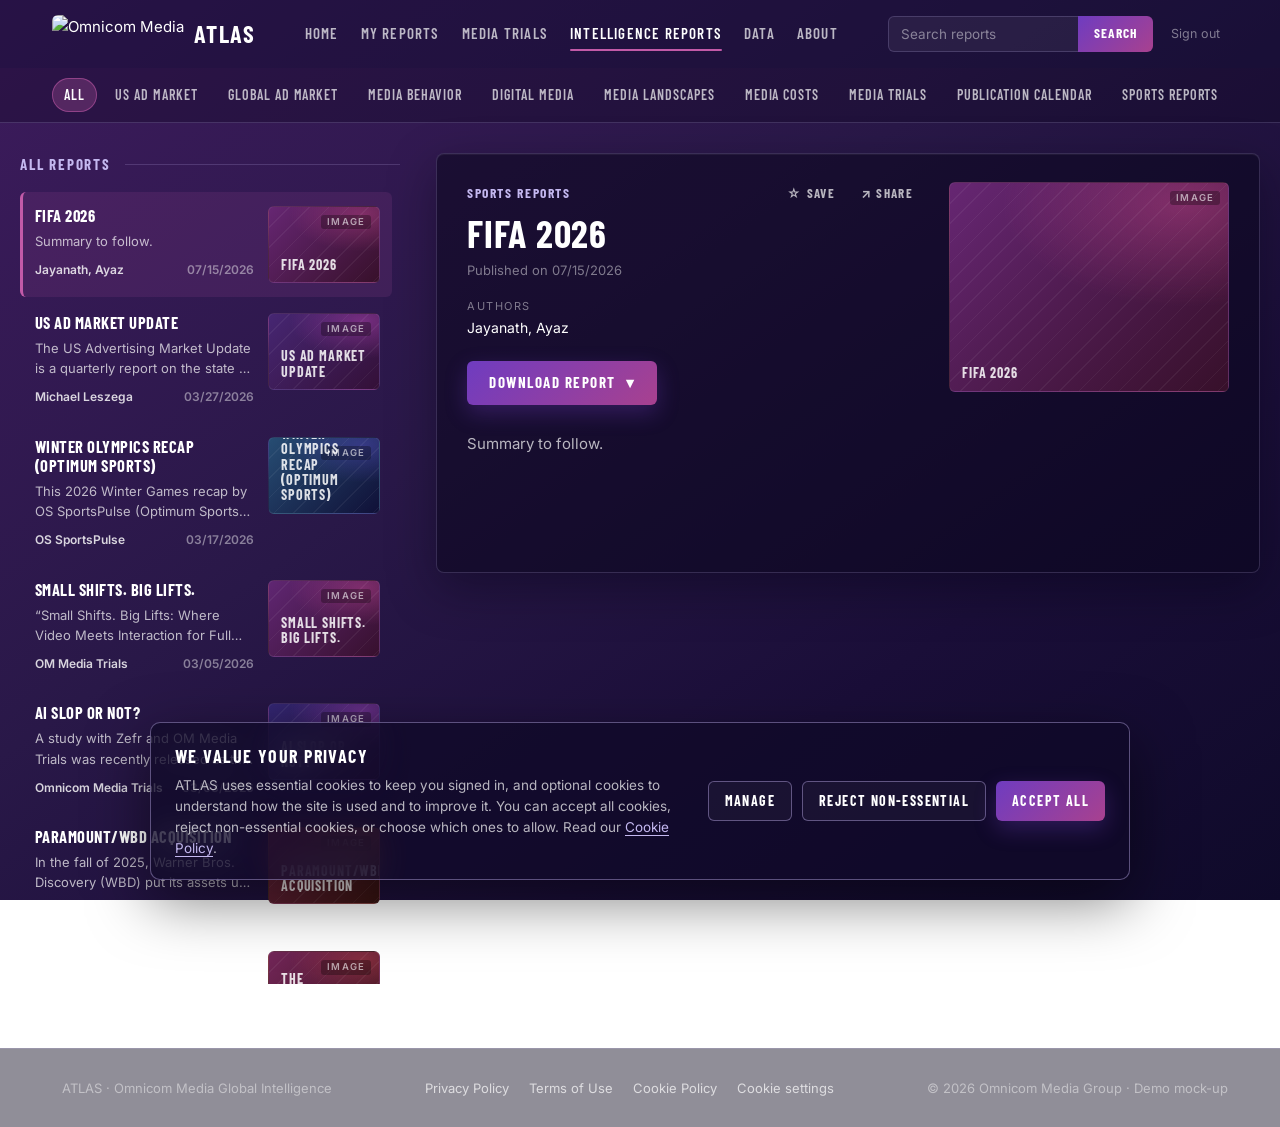
==== mockup/reports.html @ f4aea553 "Add ATLAS site mock-up (landing, home, reports, about, data, legal) Co-authored-by: Cursor <cursorag" ====
<!doctype html>
<html lang="en">
<head>
  <meta charset="utf-8" />
  <meta name="viewport" content="width=device-width, initial-scale=1" />
  <title>Intelligence Reports · ATLAS</title>
  <link rel="preconnect" href="https://fonts.googleapis.com" />
  <link rel="preconnect" href="https://fonts.gstatic.com" crossorigin />
  <link href="https://fonts.googleapis.com/css2?family=Barlow+Condensed:wght@600;700&family=Inter:wght@400;500;600;700&display=swap" rel="stylesheet" />
  <link rel="stylesheet" href="assets/site.css" />
</head>
<body data-page="reports">
  <div id="site-header"></div>
  <div class="subnav"><div class="container" id="tabs"></div></div>

  <main class="container reports">
    <aside>
      <h2 class="kicker" id="list-title">All Reports</h2>
      <div class="report-list" id="list"></div>
    </aside>
    <article class="report-detail" id="detail"></article>
  </main>

  <div id="site-footer"></div>

  <script src="assets/reports.js"></script>
  <script src="assets/site.js"></script>
  <script>
    document.addEventListener('atlas:ready', () => {
      const { ph, esc, toast } = window.ATLAS;
      const CATS = window.ATLAS_CATEGORIES;
      const params = new URLSearchParams(location.search);
      const type = CATS.some((c) => c.id === params.get('type')) ? params.get('type') : 'all';
      const q = (params.get('q') || '').trim().toLowerCase();
      const catLabel = (id) => CATS.find((c) => c.id === id)?.label || '';
      const toTime = (d) => { const [m, day, y] = d.split('/').map(Number); return new Date(y, m - 1, day).getTime(); };

      document.getElementById('tabs').innerHTML = CATS.map((c) =>
        `<a href="reports.html${c.id === 'all' ? '' : '?type=' + c.id}" class="${c.id === type ? 'active' : ''}">${c.label}</a>`).join('');

      const list = window.ATLAS_REPORTS
        .filter((r) => type === 'all' || r.categories.includes(type))
        .filter((r) => !q || [r.title, r.summary, r.authors].join(' ').toLowerCase().includes(q))
        .sort((a, b) => toTime(b.date) - toTime(a.date));

      document.getElementById('list-title').firstChild.textContent =
        q ? `Results for “${params.get('q')}”` : type === 'all' ? 'All Reports' : catLabel(type);

      const listEl = document.getElementById('list');
      const detailEl = document.getElementById('detail');

      if (!list.length) {
        listEl.innerHTML = `<div class="empty">No reports found.</div>`;
        detailEl.innerHTML = `<div class="empty">${type === 'publication-calendar' ? 'The publication calendar will appear here.' : 'Try another category or search term.'}</div>`;
        return;
      }

      listEl.innerHTML = list.map((r) => `
        <div class="report-item" data-id="${r.id}" tabindex="0">
          <div>
            <h3 class="title">${esc(r.title)}</h3>
            <p class="summary">${esc(r.summary)}</p>
            <div class="meta"><b>${esc(r.authors)}</b><span>${esc(r.date)}</span></div>
          </div>
          ${ph(r, '')}
        </div>`).join('');

      const saved = new Set();
      const show = (id, first) => {
        const r = list.find((x) => x.id === id) || list[0];
        listEl.querySelectorAll('.report-item').forEach((el) => el.classList.toggle('active', el.dataset.id === r.id));
        const label = type !== 'all' ? catLabel(type) : catLabel(r.categories[0]);
        detailEl.classList.remove('swap');
        detailEl.innerHTML = `
          <div class="detail-head">
            <div>
              <div class="detail-top">
                <span class="cat">${esc(label)}</span>
                <div class="detail-actions">
                  <button data-act="save" class="${saved.has(r.id) ? 'saved' : ''}">${saved.has(r.id) ? '★ Saved' : '☆ Save'}</button>
                  <button data-act="share">↗ Share</button>
                </div>
              </div>
              <h1>${esc(r.title)}</h1>
              <div class="published">Published on ${esc(r.date)}</div>
              <div class="label">Authors</div>
              <div class="authors">${esc(r.authors)}</div>
              <div class="download">
                <button class="btn" data-act="download">Download report <span aria-hidden="true">▾</span></button>
                <div class="download-menu">
                  <button data-fmt="PDF">Full report (PDF)</button>
                  <button data-fmt="PowerPoint">Presentation (PPTX)</button>
                  <button data-fmt="Excel">Data tables (XLSX)</button>
                </div>
              </div>
            </div>
            ${ph(r, 'r4x3', r.title)}
          </div>
          <div class="body">${esc(r.body || r.summary)}</div>`;
        void detailEl.offsetWidth;
        detailEl.classList.add('swap');
        if (!first) {
          const u = new URL(location.href);
          u.searchParams.set('id', r.id);
          history.replaceState(null, '', u);
          if (window.innerWidth <= 960) detailEl.scrollIntoView({ behavior: 'smooth', block: 'start' });
        }
      };

      listEl.addEventListener('click', (e) => {
        const item = e.target.closest('.report-item');
        if (item) show(item.dataset.id);
      });
      listEl.addEventListener('keydown', (e) => {
        const item = e.target.closest('.report-item');
        if (item && (e.key === 'Enter' || e.key === ' ')) { e.preventDefault(); show(item.dataset.id); }
      });

      detailEl.addEventListener('click', (e) => {
        const act = e.target.closest('[data-act]')?.dataset.act;
        const fmt = e.target.closest('[data-fmt]')?.dataset.fmt;
        const id = listEl.querySelector('.report-item.active')?.dataset.id;
        const dl = detailEl.querySelector('.download');
        if (act === 'download') { dl.classList.toggle('open'); return; }
        if (fmt) { dl.classList.remove('open'); toast(`${fmt} download is disabled in this demo`); return; }
        if (act === 'save') {
          saved.has(id) ? saved.delete(id) : saved.add(id);
          const b = e.target.closest('[data-act]');
          b.classList.toggle('saved', saved.has(id));
          b.textContent = saved.has(id) ? '★ Saved' : '☆ Save';
          toast(saved.has(id) ? 'Saved to My Reports' : 'Removed from My Reports');
        }
        if (act === 'share') {
          navigator.clipboard?.writeText(location.href).catch(() => {});
          toast('Link copied to clipboard');
        }
      });
      document.addEventListener('click', (e) => {
        if (!e.target.closest('.download')) detailEl.querySelector('.download')?.classList.remove('open');
      });

      show(params.get('id'), true);
      const activeItem = listEl.querySelector('.report-item.active');
      if (activeItem) listEl.scrollTop = activeItem.getBoundingClientRect().top - listEl.getBoundingClientRect().top - 8;
    });
  </script>
</body>
</html>
---- mockup/assets/site.css ----
:root {
  --grad: linear-gradient(to bottom right, #3d1b5d 0%, #291848 42%, #1a0e38 72%, #0f0a2a 100%);
  --panel: rgba(10, 6, 28, 0.55);
  --panel-2: rgba(16, 9, 40, 0.78);
  --border: rgba(196, 180, 240, 0.2);
  --border-strong: rgba(196, 180, 240, 0.42);
  --ink: #ffffff;
  --muted: rgba(255, 255, 255, 0.7);
  --faint: rgba(255, 255, 255, 0.45);
  --lavender: #c4b8f0;
  --magenta: #c25aa8;
  --btn: linear-gradient(135deg, #6f3cc0 0%, #a8418f 100%);
  --radius: 8px;
  --font: 'Inter', system-ui, sans-serif;
  --display: 'Barlow Condensed', 'Inter', sans-serif;
  --header-h: 68px;
  --ease: cubic-bezier(.22, .8, .26, 1);
}

*, *::before, *::after { box-sizing: border-box; }
html, body { margin: 0; }
body {
  min-height: 100vh;
  background: var(--grad);
  background-attachment: fixed;
  color: var(--ink);
  font-family: var(--font);
  font-size: 15px;
  line-height: 1.55;
  -webkit-font-smoothing: antialiased;
  display: flex;
  flex-direction: column;
  animation: page-in .5s var(--ease) both;
}
main { flex: 1 0 auto; }
a { color: inherit; text-decoration: none; }
button { font: inherit; color: inherit; }
::selection { background: rgba(194, 90, 168, .45); }
::-webkit-scrollbar { width: 9px; height: 9px; }
::-webkit-scrollbar-thumb { background: rgba(196, 180, 240, .28); border-radius: 999px; }

@keyframes page-in { from { opacity: 0; } to { opacity: 1; } }
@keyframes rise { from { opacity: 0; transform: translateY(14px); } to { opacity: 1; transform: none; } }
@keyframes spin { to { transform: rotate(360deg); } }
@keyframes drift {
  0%, 100% { transform: translate(0, 0) scale(1); }
  50% { transform: translate(4%, -3%) scale(1.08); }
}
@keyframes sheen { from { transform: translateX(-120%) skewX(-20deg); } to { transform: translateX(220%) skewX(-20deg); } }

.container { width: 100%; max-width: 1240px; margin: 0 auto; padding: 0 32px; }

/* ---------- header ---------- */
.site-header {
  position: sticky; top: 0; z-index: 50;
  height: var(--header-h);
  background: rgba(15, 10, 42, 0.45);
  backdrop-filter: blur(14px);
  -webkit-backdrop-filter: blur(14px);
  border-bottom: 1px solid transparent;
  transition: background .3s ease, border-color .3s ease, box-shadow .3s ease;
}
.site-header.scrolled {
  background: rgba(15, 10, 42, 0.82);
  border-bottom-color: var(--border);
  box-shadow: 0 10px 30px rgba(4, 2, 14, .35);
}
.site-header .container { height: 100%; display: flex; align-items: center; gap: 28px; }
.brand { display: flex; align-items: center; gap: 10px; flex-shrink: 0; }
.brand img { height: 38px; width: auto; border-radius: 6px; display: block; }
.brand span { font-family: var(--display); font-weight: 700; font-size: 24px; letter-spacing: .06em; }
.nav { display: flex; gap: 22px; margin: 0 auto; }
.nav a {
  position: relative;
  font-family: var(--display); font-weight: 600; font-size: 15px;
  letter-spacing: .08em; text-transform: uppercase;
  color: var(--muted); padding: 6px 0;
  transition: color .2s ease;
}
.nav a::after {
  content: ''; position: absolute; left: 0; right: 0; bottom: 0; height: 2px;
  background: var(--magenta); border-radius: 2px;
  transform: scaleX(0); transform-origin: left; transition: transform .3s var(--ease);
}
.nav a:hover { color: var(--ink); }
.nav a:hover::after, .nav a.active::after { transform: scaleX(1); }
.nav a.active { color: var(--ink); }
.header-tools { display: flex; align-items: center; gap: 10px; }
.search { display: flex; }
.search input {
  width: 190px; height: 36px; padding: 0 12px;
  background: rgba(255, 255, 255, .06); color: var(--ink);
  border: 1px solid var(--border); border-right: 0; border-radius: 6px 0 0 6px;
  font: inherit; font-size: 13.5px; outline: none;
  transition: border-color .2s ease, background .2s ease, width .3s var(--ease);
}
.search input::placeholder { color: var(--faint); }
.search input:focus { border-color: var(--border-strong); background: rgba(255, 255, 255, .1); width: 230px; }
.search button {
  height: 36px; padding: 0 16px; border: 0; border-radius: 0 6px 6px 0; cursor: pointer;
  background: var(--btn); font-family: var(--display); font-weight: 700; font-size: 13.5px; letter-spacing: .08em;
}
.signout {
  font-size: 12.5px; color: var(--faint); padding: 6px 8px; border-radius: 6px;
  transition: color .2s ease, background .2s ease;
}
.signout:hover { color: var(--ink); background: rgba(255, 255, 255, .06); }

/* ---------- shared bits ---------- */
.kicker {
  display: flex; align-items: center; gap: 14px;
  font-family: var(--display); font-weight: 700; font-size: 15px;
  letter-spacing: .12em; text-transform: uppercase; color: var(--lavender);
  margin: 0 0 16px;
}
.kicker::after { content: ''; flex: 1; height: 1px; background: var(--border); }
.kicker .see-all {
  order: 2; font-size: 13px; color: var(--ink); letter-spacing: .1em;
  display: inline-flex; align-items: center; gap: 6px; transition: color .2s ease, gap .2s ease;
}
.kicker .see-all:hover { color: var(--magenta); gap: 10px; }
.kicker .dots { order: 2; display: flex; gap: 6px; }

.title {
  font-family: var(--display); font-weight: 700; font-size: 19px; line-height: 1.15;
  letter-spacing: .03em; text-transform: uppercase; margin: 0 0 6px;
}
.summary {
  color: var(--muted); font-size: 13.5px; margin: 0 0 10px;
  display: -webkit-box; -webkit-line-clamp: 2; -webkit-box-orient: vertical; overflow: hidden;
}
.meta {
  display: flex; justify-content: space-between; gap: 12px;
  font-size: 12px; font-weight: 600; color: var(--faint);
}
.meta b { color: rgba(255, 255, 255, .82); font-weight: 600; }

.btn {
  position: relative; overflow: hidden;
  display: inline-flex; align-items: center; justify-content: center; gap: 10px;
  height: 44px; padding: 0 22px; border-radius: 6px; border: 0; cursor: pointer;
  font-family: var(--display); font-weight: 700; font-size: 15px; letter-spacing: .1em; text-transform: uppercase;
  background: var(--btn); color: #fff;
  box-shadow: 0 8px 22px rgba(111, 60, 192, .32);
  transition: transform .2s var(--ease), box-shadow .2s ease;
}
.btn::after {
  content: ''; position: absolute; top: 0; bottom: 0; left: 0; width: 40%;
  background: linear-gradient(90deg, transparent, rgba(255, 255, 255, .22), transparent);
  transform: translateX(-120%) skewX(-20deg);
}
.btn:hover { transform: translateY(-1px); box-shadow: 0 12px 28px rgba(168, 65, 143, .38); }
.btn:hover::after { animation: sheen .8s ease; }
.btn.ghost {
  background: rgba(255, 255, 255, .04); border: 1px solid var(--border-strong); box-shadow: none;
}
.btn.ghost:hover { background: rgba(255, 255, 255, .09); }
.btn.block { width: 100%; }

/* image placeholder */
.ph {
  --h: 280;
  position: relative; overflow: hidden; border-radius: 6px;
  background:
    radial-gradient(120% 90% at 85% 10%, hsla(calc(var(--h) + 40), 70%, 60%, .35), transparent 55%),
    linear-gradient(135deg, hsl(var(--h) 50% 30%), hsl(calc(var(--h) + 30) 55% 14%));
  border: 1px solid rgba(255, 255, 255, .08);
}
.ph::before {
  content: ''; position: absolute; inset: 0;
  background-image: repeating-linear-gradient(135deg, rgba(255, 255, 255, .05) 0 1px, transparent 1px 14px);
  transition: transform .8s var(--ease);
}
.ph span {
  position: absolute; left: 12px; bottom: 10px; right: 12px;
  font-family: var(--display); font-weight: 700; font-size: 14px; line-height: 1.1;
  letter-spacing: .06em; text-transform: uppercase; color: rgba(255, 255, 255, .85);
}
.ph .ph-tag {
  position: absolute; top: 8px; right: 8px; left: auto; bottom: auto;
  font-family: var(--font); font-size: 9.5px; font-weight: 600; letter-spacing: .12em;
  padding: 2px 6px; border-radius: 3px; background: rgba(0, 0, 0, .3); color: rgba(255, 255, 255, .6);
}
.r16x9 { aspect-ratio: 16 / 9; }
.r4x3 { aspect-ratio: 4 / 3; }

/* hover-lift for clickable reports */
.lift { transition: transform .3s var(--ease); }
.lift:hover { transform: translateY(-3px); }
.lift:hover .ph::before { transform: scale(1.08); }
.lift:hover .title { color: var(--lavender); }
.title { transition: color .2s ease; }

/* scroll reveal */
.reveal { opacity: 0; transform: translateY(16px); transition: opacity .7s var(--ease), transform .7s var(--ease); }
.reveal.in { opacity: 1; transform: none; }

/* ---------- home ---------- */
.home { padding: 34px 0 64px; }
.home-top { display: grid; grid-template-columns: 1.3fr 1fr; gap: 52px; }
.carousel { position: relative; border-radius: var(--radius); overflow: hidden; aspect-ratio: 16 / 8.6; border: 1px solid var(--border); }
.slide { position: absolute; inset: 0; opacity: 0; transition: opacity 1s ease; }
.slide.active { opacity: 1; }
.slide .ph { position: absolute; inset: 0; border-radius: 0; border: 0; }
.slide.active .ph { animation: drift 14s ease-in-out infinite; }
.slide-caption {
  position: absolute; left: 0; right: 0; bottom: 0; padding: 60px 26px 22px;
  background: linear-gradient(to top, rgba(10, 6, 28, .9), transparent);
}
.slide-caption .title { font-size: 28px; margin: 0 0 4px; }
.slide-caption p { margin: 0; color: var(--muted); font-size: 14px; max-width: 540px; }
.slide.active .slide-caption > * { animation: rise .7s var(--ease) both; }
.slide.active .slide-caption > p { animation-delay: .12s; }
.dot {
  width: 22px; height: 4px; border-radius: 2px; border: 0; padding: 0; cursor: pointer;
  background: rgba(255, 255, 255, .22); transition: background .3s ease, width .3s var(--ease);
}
.dot.active { background: var(--magenta); width: 34px; }

.latest { margin-top: 34px; }
.card-grid { display: grid; grid-template-columns: repeat(3, 1fr); gap: 22px; }
.card { display: block; }
.card .ph { margin-bottom: 12px; }

.feature-list, .row-list { display: flex; flex-direction: column; }
.row {
  display: grid; grid-template-columns: 1fr 132px; gap: 18px; align-items: start;
  padding: 16px 0; border-bottom: 1px solid var(--border);
}
.row:first-child { padding-top: 0; }
.row .ph { aspect-ratio: 16 / 10; }
.feature-list + .btn { margin-top: 18px; }

.home-split {
  margin-top: 56px; padding-top: 8px;
  display: grid; grid-template-columns: 1fr 1fr; gap: 0;
}
.home-split > section { padding: 0 34px; }
.home-split > section:first-child { padding-left: 0; border-right: 1px solid var(--border); }
.home-split > section:last-child { padding-right: 0; }

/* ---------- reports ---------- */
.subnav { border-bottom: 1px solid var(--border); background: rgba(10, 6, 28, .3); }
.subnav .container { display: flex; gap: 6px; overflow-x: auto; scrollbar-width: none; padding-top: 10px; padding-bottom: 10px; }
.subnav .container::-webkit-scrollbar { display: none; }
.subnav a {
  flex-shrink: 0; padding: 6px 12px; border-radius: 999px;
  font-family: var(--display); font-weight: 600; font-size: 14px; letter-spacing: .07em; text-transform: uppercase;
  color: var(--muted); transition: background .2s ease, color .2s ease;
}
.subnav a:hover { color: var(--ink); background: rgba(255, 255, 255, .06); }
.subnav a.active { color: var(--ink); background: rgba(194, 90, 168, .28); box-shadow: inset 0 0 0 1px rgba(194, 90, 168, .55); }

.reports { padding: 30px 0 64px; display: grid; grid-template-columns: 380px 1fr; gap: 36px; align-items: start; }
.report-list {
  position: sticky; top: calc(var(--header-h) + 20px);
  max-height: calc(100vh - var(--header-h) - 40px); overflow-y: auto;
  padding-right: 8px;
}
.report-item {
  display: grid; grid-template-columns: 1fr 112px; gap: 14px; cursor: pointer;
  padding: 14px 12px; border-radius: 6px; border-left: 3px solid transparent;
  transition: background .2s ease, border-color .2s ease;
}
.report-item + .report-item { margin-top: 2px; }
.report-item:hover { background: rgba(255, 255, 255, .04); }
.report-item.active { background: rgba(194, 90, 168, .12); border-left-color: var(--magenta); }
.report-item .title { font-size: 16.5px; }
.report-item .summary { font-size: 13px; }
.report-item .ph { aspect-ratio: 16 / 11; }
.report-detail {
  background: var(--panel); border: 1px solid var(--border); border-radius: var(--radius);
  padding: 28px 30px 34px; min-height: 420px;
  box-shadow: 0 16px 48px rgba(4, 2, 14, .35), inset 0 1px 0 rgba(255, 255, 255, .05);
}
.report-detail.swap > * { animation: rise .45s var(--ease) both; }
.detail-head { display: grid; grid-template-columns: 1fr 280px; gap: 30px; }
.detail-top { display: flex; justify-content: space-between; align-items: center; margin-bottom: 10px; }
.detail-top .cat { font-family: var(--display); font-weight: 700; letter-spacing: .12em; font-size: 13.5px; color: var(--lavender); text-transform: uppercase; }
.detail-actions { display: flex; gap: 14px; }
.detail-actions button {
  background: none; border: 0; cursor: pointer; color: var(--muted);
  font-family: var(--display); font-weight: 700; font-size: 13px; letter-spacing: .1em; text-transform: uppercase;
  display: inline-flex; align-items: center; gap: 6px; transition: color .2s ease;
}
.detail-actions button:hover { color: var(--ink); }
.detail-actions button.saved { color: var(--magenta); }
.report-detail h1 {
  font-family: var(--display); font-weight: 700; font-size: 38px; line-height: 1.05;
  letter-spacing: .02em; text-transform: uppercase; margin: 0 0 6px;
}
.published { color: var(--faint); font-size: 13px; margin-bottom: 18px; }
.label { font-size: 11px; letter-spacing: .14em; text-transform: uppercase; color: var(--faint); margin-bottom: 2px; }
.authors { font-size: 14px; margin-bottom: 22px; }
.report-detail .body { color: var(--muted); font-size: 15px; line-height: 1.7; margin-top: 26px; max-width: 760px; }
.download { position: relative; display: inline-block; }
.download-menu {
  position: absolute; top: calc(100% + 6px); left: 0; min-width: 100%; z-index: 5;
  background: var(--panel-2); border: 1px solid var(--border-strong); border-radius: 6px; padding: 6px;
  box-shadow: 0 14px 34px rgba(0, 0, 0, .45);
  opacity: 0; transform: translateY(-4px); pointer-events: none; transition: opacity .2s ease, transform .2s var(--ease);
}
.download.open .download-menu { opacity: 1; transform: none; pointer-events: auto; }
.download-menu button {
  display: block; width: 100%; text-align: left; background: none; border: 0; cursor: pointer;
  padding: 9px 12px; border-radius: 4px; font-size: 13.5px; color: var(--muted);
}
.download-menu button:hover { background: rgba(255, 255, 255, .07); color: var(--ink); }
.empty { color: var(--faint); padding: 40px 12px; text-align: center; }

/* ---------- simple pages ---------- */
.page-head { text-align: center; padding: 44px 0 26px; }
.page-head h1 {
  font-family: var(--display); font-weight: 700; font-size: 52px; letter-spacing: .08em;
  margin: 0; text-transform: uppercase;
  background: linear-gradient(90deg, #fff 0%, var(--lavender) 60%, var(--magenta) 100%);
  -webkit-background-clip: text; background-clip: text; color: transparent;
}
.page-head p { color: var(--muted); margin: 8px 0 0; }
.prose {
  max-width: 820px; margin: 0 auto 70px; padding: 36px 44px 40px;
  background: var(--panel); border: 1px solid var(--border); border-radius: var(--radius);
  box-shadow: 0 16px 48px rgba(4, 2, 14, .35), inset 0 1px 0 rgba(255, 255, 255, .05);
}
.prose h2 {
  font-family: var(--display); font-weight: 700; font-size: 22px; letter-spacing: .06em; text-transform: uppercase;
  color: var(--lavender); margin: 34px 0 12px;
}
.prose h2:first-child { margin-top: 0; }
.prose p { color: var(--muted); margin: 0 0 16px; line-height: 1.75; }
.prose strong { color: var(--ink); }
.prose a { color: var(--lavender); text-decoration: underline; text-underline-offset: 3px; text-decoration-color: rgba(196, 184, 240, .4); transition: color .2s ease; }
.prose a:hover { color: #fff; }
.prose .note { font-size: 13px; color: var(--faint); border-top: 1px solid var(--border); padding-top: 18px; margin-top: 28px; }

.coming-soon { max-width: 560px; margin: 40px auto 90px; text-align: center; padding: 50px 40px; }
.coming-soon .ring {
  width: 64px; height: 64px; margin: 0 auto 20px; border-radius: 50%;
  border: 2px solid var(--border); border-top-color: var(--magenta); animation: spin 2.4s linear infinite;
}
.coming-soon h2 { font-family: var(--display); font-size: 28px; letter-spacing: .08em; text-transform: uppercase; margin: 0 0 8px; }
.coming-soon p { color: var(--muted); margin: 0; }

.legal-tabs { display: flex; justify-content: center; gap: 8px; margin-bottom: 22px; flex-wrap: wrap; }

/* data page */
.data-frame { display: block; width: 100%; height: calc(100vh - var(--header-h)); border: 0; background: transparent; }

/* ---------- footer ---------- */
.site-footer { border-top: 1px solid var(--border); background: rgba(10, 6, 28, .45); padding: 26px 0; font-size: 13px; color: var(--faint); }
.site-footer .container { display: flex; align-items: center; justify-content: space-between; gap: 20px; flex-wrap: wrap; }
.footer-brand { display: flex; align-items: center; gap: 10px; }
.footer-brand img { height: 26px; border-radius: 4px; }
.footer-links { display: flex; gap: 20px; flex-wrap: wrap; }
.footer-links a, .footer-links button { color: var(--muted); background: none; border: 0; padding: 0; cursor: pointer; font-size: 13px; transition: color .2s ease; }
.footer-links a:hover, .footer-links button:hover { color: var(--ink); }

/* ---------- cookie banner ---------- */
.cookie {
  position: fixed; left: 50%; bottom: 20px; z-index: 80;
  width: min(980px, calc(100% - 32px));
  transform: translate(-50%, 140%); opacity: 0;
  background: var(--panel-2); backdrop-filter: blur(16px); -webkit-backdrop-filter: blur(16px);
  border: 1px solid var(--border-strong); border-radius: 10px;
  box-shadow: 0 20px 60px rgba(0, 0, 0, .5);
  padding: 20px 24px;
  transition: transform .6s var(--ease), opacity .4s ease;
}
.cookie.show { transform: translate(-50%, 0); opacity: 1; }
.cookie-main { display: flex; gap: 24px; align-items: center; }
.cookie h3 { margin: 0 0 4px; font-family: var(--display); font-size: 18px; letter-spacing: .08em; text-transform: uppercase; }
.cookie p { margin: 0; color: var(--muted); font-size: 13.5px; }
.cookie p a { color: var(--lavender); text-decoration: underline; text-underline-offset: 3px; }
.cookie-actions { display: flex; gap: 10px; flex-shrink: 0; }
.cookie-actions .btn { height: 40px; padding: 0 16px; font-size: 14px; }
.cookie-prefs { display: grid; grid-template-rows: 0fr; transition: grid-template-rows .4s var(--ease); }
.cookie.manage .cookie-prefs { grid-template-rows: 1fr; }
.cookie-prefs > div { overflow: hidden; }
.pref-grid { display: grid; grid-template-columns: repeat(3, 1fr); gap: 12px; padding-top: 18px; }
.pref {
  border: 1px solid var(--border); border-radius: 8px; padding: 12px 14px;
  display: flex; justify-content: space-between; gap: 12px; align-items: flex-start;
}
.pref strong { display: block; font-size: 13.5px; margin-bottom: 2px; }
.pref small { color: var(--faint); font-size: 12px; line-height: 1.4; display: block; }
.switch { position: relative; width: 38px; height: 22px; flex-shrink: 0; }
.switch input { opacity: 0; width: 0; height: 0; }
.switch span {
  position: absolute; inset: 0; border-radius: 999px; cursor: pointer;
  background: rgba(255, 255, 255, .16); transition: background .25s ease;
}
.switch span::after {
  content: ''; position: absolute; top: 3px; left: 3px; width: 16px; height: 16px; border-radius: 50%;
  background: #fff; transition: transform .25s var(--ease);
}
.switch input:checked + span { background: var(--magenta); }
.switch input:checked + span::after { transform: translateX(16px); }
.switch input:disabled + span { opacity: .55; cursor: not-allowed; }

/* ---------- toast ---------- */
.toast {
  position: fixed; top: calc(var(--header-h) + 16px); right: 20px; z-index: 90;
  background: var(--panel-2); border: 1px solid var(--border-strong); border-radius: 8px;
  padding: 12px 16px; font-size: 13.5px; box-shadow: 0 14px 34px rgba(0, 0, 0, .45);
  transform: translateX(120%); transition: transform .45s var(--ease);
}
.toast.show { transform: none; }

/* ---------- landing ---------- */
.landing { position: relative; overflow: hidden; flex: 1 0 auto; display: flex; align-items: center; }
.glow {
  position: absolute; border-radius: 50%; filter: blur(80px); opacity: .5; pointer-events: none;
  animation: drift 18s ease-in-out infinite;
}
.glow.a { width: 520px; height: 520px; background: #6f3cc0; top: -140px; left: -120px; }
.glow.b { width: 460px; height: 460px; background: #a8418f; bottom: -160px; right: -80px; animation-delay: -6s; opacity: .35; }
.landing .container { position: relative; display: grid; grid-template-columns: 1.1fr 1fr; gap: 60px; align-items: center; padding-top: 70px; padding-bottom: 90px; }
.landing-brand { display: flex; align-items: center; gap: 16px; margin-bottom: 34px; }
.landing-brand img { height: 74px; border-radius: 8px; }
.landing-brand span { font-family: var(--display); font-weight: 700; font-size: 44px; letter-spacing: .08em; }
.landing h1 {
  font-family: var(--display); font-weight: 700; font-size: 64px; line-height: .98;
  letter-spacing: .01em; text-transform: uppercase; margin: 0 0 18px;
}
.landing h1 em { font-style: normal; background: linear-gradient(90deg, var(--lavender), var(--magenta)); -webkit-background-clip: text; background-clip: text; color: transparent; }
.landing .lede { color: var(--muted); font-size: 17px; max-width: 520px; margin: 0 0 34px; }
.landing-actions { display: flex; gap: 14px; flex-wrap: wrap; }
.landing-actions .btn { height: 52px; padding: 0 28px; font-size: 16px; }
.landing .fine { margin-top: 22px; font-size: 13px; color: var(--faint); }
.landing .fine a { color: var(--lavender); text-decoration: underline; text-underline-offset: 3px; }
.landing [data-rise] { animation: rise .8s var(--ease) both; }

.stat-card {
  background: var(--panel); border: 1px solid var(--border-strong); border-radius: 12px;
  padding: 28px 30px; box-shadow: 0 24px 70px rgba(4, 2, 14, .5), inset 0 1px 0 rgba(255, 255, 255, .07);
  backdrop-filter: blur(10px); -webkit-backdrop-filter: blur(10px);
}
.stat-card .kicker { margin-bottom: 20px; }
.stat { padding: 16px 0; border-bottom: 1px solid var(--border); display: flex; justify-content: space-between; align-items: baseline; gap: 16px; }
.stat:last-child { border-bottom: 0; padding-bottom: 0; }
.stat .v { font-family: var(--display); font-weight: 700; font-size: 40px; line-height: 1; }
.stat .l { color: var(--muted); font-size: 13.5px; text-align: right; max-width: 200px; }

/* modal */
.modal-backdrop {
  position: fixed; inset: 0; z-index: 100; display: flex; align-items: center; justify-content: center; padding: 20px;
  background: rgba(6, 3, 18, .6); backdrop-filter: blur(6px); -webkit-backdrop-filter: blur(6px);
  opacity: 0; pointer-events: none; transition: opacity .3s ease;
}
.modal-backdrop.open { opacity: 1; pointer-events: auto; }
.modal {
  width: min(440px, 100%); background: var(--panel-2); border: 1px solid var(--border-strong); border-radius: 12px;
  padding: 30px 30px 26px; box-shadow: 0 30px 80px rgba(0, 0, 0, .55);
  transform: translateY(14px) scale(.98); transition: transform .4s var(--ease);
}
.modal-backdrop.open .modal { transform: none; }
.modal h2 { font-family: var(--display); font-size: 26px; letter-spacing: .06em; text-transform: uppercase; margin: 0 0 6px; }
.modal p { color: var(--muted); font-size: 14px; margin: 0 0 20px; }
.field { display: block; margin-bottom: 14px; }
.field span { display: block; font-size: 12px; letter-spacing: .1em; text-transform: uppercase; color: var(--faint); margin-bottom: 6px; }
.field input {
  width: 100%; height: 42px; padding: 0 12px; border-radius: 6px; outline: none;
  background: rgba(255, 255, 255, .06); border: 1px solid var(--border); color: var(--ink); font: inherit;
  transition: border-color .2s ease, background .2s ease;
}
.field input:focus { border-color: var(--border-strong); background: rgba(255, 255, 255, .1); }
.field input.invalid { border-color: #f08080; }
.modal-links { display: flex; justify-content: space-between; margin-top: 14px; font-size: 13px; }
.modal-links a { color: var(--lavender); }
.modal-close { float: right; background: none; border: 0; color: var(--faint); font-size: 22px; line-height: 1; cursor: pointer; margin: -8px -8px 0 0; }
.modal-close:hover { color: var(--ink); }
.sso-steps { list-style: none; padding: 0; margin: 6px 0 0; }
.sso-steps li { display: flex; align-items: center; gap: 12px; padding: 9px 0; color: var(--faint); font-size: 14px; transition: color .3s ease; }
.sso-steps li::before {
  content: ''; width: 16px; height: 16px; border-radius: 50%; flex-shrink: 0;
  border: 2px solid var(--border);
}
.sso-steps li.doing { color: var(--ink); }
.sso-steps li.doing::before { border-color: var(--border); border-top-color: var(--magenta); animation: spin .8s linear infinite; }
.sso-steps li.done { color: var(--muted); }
.sso-steps li.done::before { border-color: var(--magenta); background: var(--magenta); box-shadow: inset 0 0 0 3px var(--panel-2); }
.demo-note { margin-top: 18px; font-size: 12px; color: var(--faint); text-align: center; }

/* ---------- responsive ---------- */
@media (max-width: 1100px) {
  .nav { gap: 16px; }
  .search input { width: 140px; }
  .search input:focus { width: 170px; }
}
@media (max-width: 960px) {
  .site-header { height: auto; }
  .site-header .container { flex-wrap: wrap; padding-top: 10px; padding-bottom: 10px; gap: 12px; }
  .nav { order: 3; width: 100%; overflow-x: auto; margin: 0; }
  .header-tools { margin-left: auto; }
  .home-top, .home-split, .reports, .detail-head, .landing .container { grid-template-columns: 1fr; }
  .home-split > section { padding: 0 !important; border: 0 !important; margin-bottom: 36px; }
  .card-grid { grid-template-columns: 1fr 1fr; }
  .report-list { position: static; max-height: 420px; }
  .cookie-main { flex-direction: column; align-items: flex-start; }
  .pref-grid { grid-template-columns: 1fr; }
  .landing h1 { font-size: 46px; }
}

@media (prefers-reduced-motion: reduce) {
  *, *::before, *::after { animation-duration: .001s !important; animation-iteration-count: 1 !important; transition-duration: .001s !important; }
  .reveal { opacity: 1; transform: none; }
}
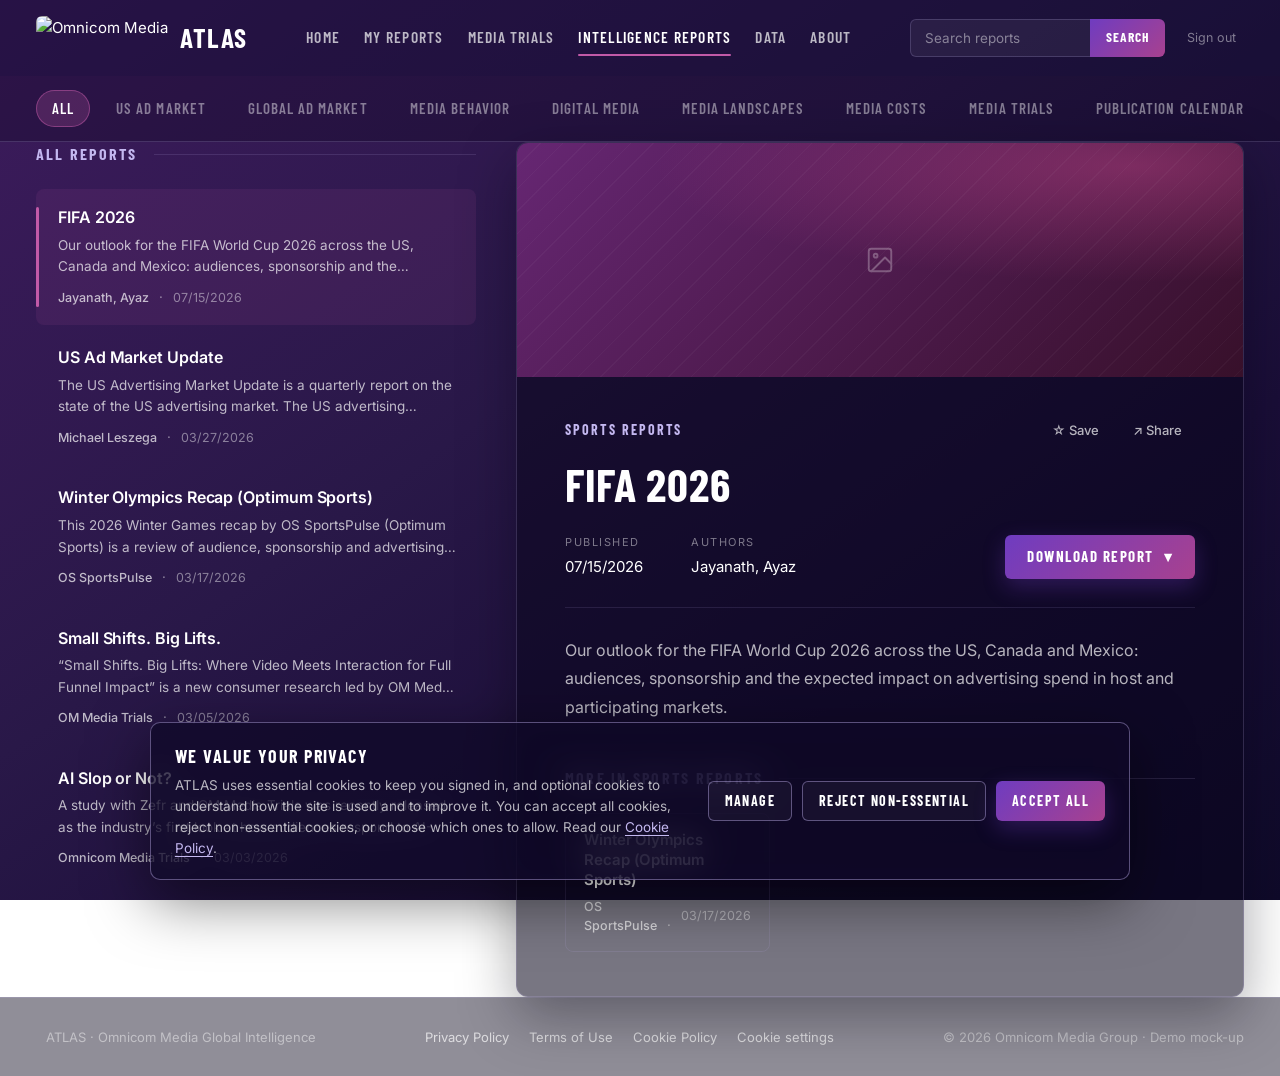
==== commit 295e843a: "Mock-up: wider layout, calmer typography, decluttered reports page Co-authored-by: Cursor <cursorage" ====
--- a/mockup/reports.html
+++ b/mockup/reports.html
@@ -57,12 +57,9 @@
 
       listEl.innerHTML = list.map((r) => `
         <div class="report-item" data-id="${r.id}" tabindex="0">
-          <div>
-            <h3 class="title">${esc(r.title)}</h3>
-            <p class="summary">${esc(r.summary)}</p>
-            <div class="meta"><b>${esc(r.authors)}</b><span>${esc(r.date)}</span></div>
-          </div>
-          ${ph(r, '')}
+          <h3 class="title">${esc(r.title)}</h3>
+          <p class="summary">${esc(r.summary)}</p>
+          <div class="meta"><b>${esc(r.authors)}</b><span>${esc(r.date)}</span></div>
         </div>`).join('');
 
       const saved = new Set();
@@ -71,20 +68,23 @@
         listEl.querySelectorAll('.report-item').forEach((el) => el.classList.toggle('active', el.dataset.id === r.id));
         const label = type !== 'all' ? catLabel(type) : catLabel(r.categories[0]);
         detailEl.classList.remove('swap');
+        const related = window.ATLAS_REPORTS
+          .filter((x) => x.id !== r.id && x.categories.some((c) => r.categories.includes(c)))
+          .slice(0, 3);
         detailEl.innerHTML = `
-          <div class="detail-head">
-            <div>
-              <div class="detail-top">
-                <span class="cat">${esc(label)}</span>
-                <div class="detail-actions">
-                  <button data-act="save" class="${saved.has(r.id) ? 'saved' : ''}">${saved.has(r.id) ? '★ Saved' : '☆ Save'}</button>
-                  <button data-act="share">↗ Share</button>
-                </div>
+          <div class="detail-banner">${ph(r, '')}</div>
+          <div class="detail-content">
+            <div class="detail-top">
+              <span class="cat">${esc(label)}</span>
+              <div class="detail-actions">
+                <button data-act="save" class="${saved.has(r.id) ? 'saved' : ''}">${saved.has(r.id) ? '★ Saved' : '☆ Save'}</button>
+                <button data-act="share">↗ Share</button>
               </div>
-              <h1>${esc(r.title)}</h1>
-              <div class="published">Published on ${esc(r.date)}</div>
-              <div class="label">Authors</div>
-              <div class="authors">${esc(r.authors)}</div>
+            </div>
+            <h1>${esc(r.title)}</h1>
+            <div class="detail-meta">
+              <div><div class="label">Published</div><div class="value">${esc(r.date)}</div></div>
+              <div><div class="label">Authors</div><div class="value">${esc(r.authors)}</div></div>
               <div class="download">
                 <button class="btn" data-act="download">Download report <span aria-hidden="true">▾</span></button>
                 <div class="download-menu">
@@ -94,9 +94,18 @@
                 </div>
               </div>
             </div>
-            ${ph(r, 'r4x3', r.title)}
-          </div>
-          <div class="body">${esc(r.body || r.summary)}</div>`;
+            <div class="body">${esc(r.body || r.summary)}</div>
+            ${related.length ? `
+            <section class="related">
+              <h2 class="kicker">More in ${esc(catLabel(r.categories[0]))}</h2>
+              <div class="related-grid">
+                ${related.map((x) => `<a href="reports.html?${x.categories.includes(type) ? 'type=' + type + '&' : ''}id=${x.id}">
+                  <h3 class="title">${esc(x.title)}</h3>
+                  <div class="meta"><b>${esc(x.authors)}</b><span>${esc(x.date)}</span></div>
+                </a>`).join('')}
+              </div>
+            </section>` : ''}
+          </div>`;
         void detailEl.offsetWidth;
         detailEl.classList.add('swap');
         if (!first) {
--- a/mockup/assets/site.css
+++ b/mockup/assets/site.css
@@ -13,7 +13,7 @@
   --radius: 8px;
   --font: 'Inter', system-ui, sans-serif;
   --display: 'Barlow Condensed', 'Inter', sans-serif;
-  --header-h: 68px;
+  --header-h: 76px;
   --ease: cubic-bezier(.22, .8, .26, 1);
 }
 
@@ -48,7 +48,7 @@
 }
 @keyframes sheen { from { transform: translateX(-120%) skewX(-20deg); } to { transform: translateX(220%) skewX(-20deg); } }
 
-.container { width: 100%; max-width: 1240px; margin: 0 auto; padding: 0 32px; }
+.container { width: 100%; max-width: 1480px; margin: 0 auto; padding: 0 56px; }
 
 /* ---------- header ---------- */
 .site-header {
@@ -65,14 +65,14 @@
   border-bottom-color: var(--border);
   box-shadow: 0 10px 30px rgba(4, 2, 14, .35);
 }
-.site-header .container { height: 100%; display: flex; align-items: center; gap: 28px; }
-.brand { display: flex; align-items: center; gap: 10px; flex-shrink: 0; }
-.brand img { height: 38px; width: auto; border-radius: 6px; display: block; }
-.brand span { font-family: var(--display); font-weight: 700; font-size: 24px; letter-spacing: .06em; }
-.nav { display: flex; gap: 22px; margin: 0 auto; }
+.site-header .container { height: 100%; display: flex; align-items: center; gap: 40px; }
+.brand { display: flex; align-items: center; gap: 12px; flex-shrink: 0; }
+.brand img { height: 44px; width: auto; border-radius: 6px; display: block; }
+.brand span { font-family: var(--display); font-weight: 700; font-size: 27px; letter-spacing: .06em; }
+.nav { display: flex; gap: 34px; margin: 0 auto; }
 .nav a {
   position: relative;
-  font-family: var(--display); font-weight: 600; font-size: 15px;
+  font-family: var(--display); font-weight: 600; font-size: 16.5px;
   letter-spacing: .08em; text-transform: uppercase;
   color: var(--muted); padding: 6px 0;
   transition: color .2s ease;
@@ -85,19 +85,19 @@
 .nav a:hover { color: var(--ink); }
 .nav a:hover::after, .nav a.active::after { transform: scaleX(1); }
 .nav a.active { color: var(--ink); }
-.header-tools { display: flex; align-items: center; gap: 10px; }
+.header-tools { display: flex; align-items: center; gap: 14px; }
 .search { display: flex; }
 .search input {
-  width: 190px; height: 36px; padding: 0 12px;
+  width: 220px; height: 38px; padding: 0 14px;
   background: rgba(255, 255, 255, .06); color: var(--ink);
   border: 1px solid var(--border); border-right: 0; border-radius: 6px 0 0 6px;
   font: inherit; font-size: 13.5px; outline: none;
   transition: border-color .2s ease, background .2s ease, width .3s var(--ease);
 }
 .search input::placeholder { color: var(--faint); }
-.search input:focus { border-color: var(--border-strong); background: rgba(255, 255, 255, .1); width: 230px; }
+.search input:focus { border-color: var(--border-strong); background: rgba(255, 255, 255, .1); width: 260px; }
 .search button {
-  height: 36px; padding: 0 16px; border: 0; border-radius: 0 6px 6px 0; cursor: pointer;
+  height: 38px; padding: 0 16px; border: 0; border-radius: 0 6px 6px 0; cursor: pointer;
   background: var(--btn); font-family: var(--display); font-weight: 700; font-size: 13.5px; letter-spacing: .08em;
 }
 .signout {
@@ -108,12 +108,12 @@
 
 /* ---------- shared bits ---------- */
 .kicker {
-  display: flex; align-items: center; gap: 14px;
-  font-family: var(--display); font-weight: 700; font-size: 15px;
-  letter-spacing: .12em; text-transform: uppercase; color: var(--lavender);
-  margin: 0 0 16px;
-}
-.kicker::after { content: ''; flex: 1; height: 1px; background: var(--border); }
+  display: flex; align-items: center; gap: 16px;
+  font-family: var(--display); font-weight: 700; font-size: 16px;
+  letter-spacing: .14em; text-transform: uppercase; color: var(--lavender);
+  margin: 0 0 22px;
+}
+.kicker::after { content: ''; flex: 1; height: 1px; background: rgba(196, 180, 240, .14); }
 .kicker .see-all {
   order: 2; font-size: 13px; color: var(--ink); letter-spacing: .1em;
   display: inline-flex; align-items: center; gap: 6px; transition: color .2s ease, gap .2s ease;
@@ -122,18 +122,19 @@
 .kicker .dots { order: 2; display: flex; gap: 6px; }
 
 .title {
-  font-family: var(--display); font-weight: 700; font-size: 19px; line-height: 1.15;
-  letter-spacing: .03em; text-transform: uppercase; margin: 0 0 6px;
+  font-family: var(--font); font-weight: 600; font-size: 17px; line-height: 1.35;
+  letter-spacing: -.005em; margin: 0 0 8px;
 }
 .summary {
-  color: var(--muted); font-size: 13.5px; margin: 0 0 10px;
+  color: var(--muted); font-size: 14px; line-height: 1.6; margin: 0 0 12px;
   display: -webkit-box; -webkit-line-clamp: 2; -webkit-box-orient: vertical; overflow: hidden;
 }
 .meta {
-  display: flex; justify-content: space-between; gap: 12px;
-  font-size: 12px; font-weight: 600; color: var(--faint);
-}
-.meta b { color: rgba(255, 255, 255, .82); font-weight: 600; }
+  display: flex; gap: 10px; align-items: center;
+  font-size: 12.5px; color: var(--faint);
+}
+.meta b { color: var(--muted); font-weight: 500; }
+.meta b::after { content: '·'; margin-left: 10px; color: var(--faint); }
 
 .btn {
   position: relative; overflow: hidden;
@@ -168,19 +169,16 @@
 }
 .ph::before {
   content: ''; position: absolute; inset: 0;
-  background-image: repeating-linear-gradient(135deg, rgba(255, 255, 255, .05) 0 1px, transparent 1px 14px);
+  background-image: repeating-linear-gradient(135deg, rgba(255, 255, 255, .03) 0 1px, transparent 1px 16px);
   transition: transform .8s var(--ease);
 }
-.ph span {
-  position: absolute; left: 12px; bottom: 10px; right: 12px;
-  font-family: var(--display); font-weight: 700; font-size: 14px; line-height: 1.1;
-  letter-spacing: .06em; text-transform: uppercase; color: rgba(255, 255, 255, .85);
-}
-.ph .ph-tag {
-  position: absolute; top: 8px; right: 8px; left: auto; bottom: auto;
-  font-family: var(--font); font-size: 9.5px; font-weight: 600; letter-spacing: .12em;
-  padding: 2px 6px; border-radius: 3px; background: rgba(0, 0, 0, .3); color: rgba(255, 255, 255, .6);
-}
+.ph::after {
+  content: ''; position: absolute; left: 50%; top: 50%; width: 30px; height: 30px; transform: translate(-50%, -50%);
+  opacity: .28;
+  background: center / contain no-repeat url("data:image/svg+xml,%3Csvg xmlns='http://www.w3.org/2000/svg' viewBox='0 0 24 24' fill='none' stroke='white' stroke-width='1.5' stroke-linecap='round' stroke-linejoin='round'%3E%3Crect x='3' y='3' width='18' height='18' rx='2'/%3E%3Ccircle cx='8.5' cy='8.5' r='1.5'/%3E%3Cpath d='m21 15-5-5L5 21'/%3E%3C/svg%3E");
+}
+.ph.sm::after { width: 20px; height: 20px; }
+.ph span { display: none; }
 .r16x9 { aspect-ratio: 16 / 9; }
 .r4x3 { aspect-ratio: 4 / 3; }
 
@@ -196,19 +194,23 @@
 .reveal.in { opacity: 1; transform: none; }
 
 /* ---------- home ---------- */
-.home { padding: 34px 0 64px; }
-.home-top { display: grid; grid-template-columns: 1.3fr 1fr; gap: 52px; }
+.home { padding-top: 48px; padding-bottom: 88px; }
+.home-top { display: grid; grid-template-columns: 1.45fr 1fr; gap: 72px; }
 .carousel { position: relative; border-radius: var(--radius); overflow: hidden; aspect-ratio: 16 / 8.6; border: 1px solid var(--border); }
 .slide { position: absolute; inset: 0; opacity: 0; transition: opacity 1s ease; }
 .slide.active { opacity: 1; }
 .slide .ph { position: absolute; inset: 0; border-radius: 0; border: 0; }
 .slide.active .ph { animation: drift 14s ease-in-out infinite; }
 .slide-caption {
-  position: absolute; left: 0; right: 0; bottom: 0; padding: 60px 26px 22px;
-  background: linear-gradient(to top, rgba(10, 6, 28, .9), transparent);
-}
-.slide-caption .title { font-size: 28px; margin: 0 0 4px; }
-.slide-caption p { margin: 0; color: var(--muted); font-size: 14px; max-width: 540px; }
+  position: absolute; left: 0; right: 0; bottom: 0; padding: 90px 36px 32px;
+  background: linear-gradient(to top, rgba(10, 6, 28, .88), transparent);
+}
+.slide-caption .title {
+  font-family: var(--display); font-weight: 700; font-size: 36px; line-height: 1.05;
+  letter-spacing: .02em; text-transform: uppercase; margin: 0 0 8px;
+}
+.slide-caption p { margin: 0; color: var(--muted); font-size: 15.5px; max-width: 560px; }
+.slide .ph::after { display: none; }
 .slide.active .slide-caption > * { animation: rise .7s var(--ease) both; }
 .slide.active .slide-caption > p { animation-delay: .12s; }
 .dot {
@@ -217,82 +219,106 @@
 }
 .dot.active { background: var(--magenta); width: 34px; }
 
-.latest { margin-top: 34px; }
-.card-grid { display: grid; grid-template-columns: repeat(3, 1fr); gap: 22px; }
+.latest { margin-top: 56px; }
+.card-grid { display: grid; grid-template-columns: repeat(3, 1fr); gap: 32px; }
 .card { display: block; }
-.card .ph { margin-bottom: 12px; }
+.card .ph { margin-bottom: 16px; }
 
 .feature-list, .row-list { display: flex; flex-direction: column; }
 .row {
-  display: grid; grid-template-columns: 1fr 132px; gap: 18px; align-items: start;
-  padding: 16px 0; border-bottom: 1px solid var(--border);
-}
-.row:first-child { padding-top: 0; }
-.row .ph { aspect-ratio: 16 / 10; }
-.feature-list + .btn { margin-top: 18px; }
+  display: grid; grid-template-columns: 1fr 120px; gap: 24px; align-items: center;
+  padding: 22px 0; border-bottom: 1px solid rgba(196, 180, 240, .12);
+}
+.row:first-child { padding-top: 4px; }
+.row:last-child { border-bottom: 0; }
+.row .ph { aspect-ratio: 4 / 3; }
+.row .ph::after { width: 20px; height: 20px; }
+.feature-list + .btn { margin-top: 24px; }
 
 .home-split {
-  margin-top: 56px; padding-top: 8px;
+  margin-top: 80px;
   display: grid; grid-template-columns: 1fr 1fr; gap: 0;
 }
-.home-split > section { padding: 0 34px; }
+.home-split > section { padding: 0 56px; }
 .home-split > section:first-child { padding-left: 0; border-right: 1px solid var(--border); }
 .home-split > section:last-child { padding-right: 0; }
 
 /* ---------- reports ---------- */
 .subnav { border-bottom: 1px solid var(--border); background: rgba(10, 6, 28, .3); }
-.subnav .container { display: flex; gap: 6px; overflow-x: auto; scrollbar-width: none; padding-top: 10px; padding-bottom: 10px; }
+.subnav .container { display: flex; gap: 10px; overflow-x: auto; scrollbar-width: none; padding-top: 14px; padding-bottom: 14px; }
 .subnav .container::-webkit-scrollbar { display: none; }
 .subnav a {
-  flex-shrink: 0; padding: 6px 12px; border-radius: 999px;
-  font-family: var(--display); font-weight: 600; font-size: 14px; letter-spacing: .07em; text-transform: uppercase;
-  color: var(--muted); transition: background .2s ease, color .2s ease;
+  flex-shrink: 0; padding: 7px 16px; border-radius: 999px;
+  font-family: var(--display); font-weight: 600; font-size: 15px; letter-spacing: .07em; text-transform: uppercase;
+  color: var(--faint); transition: background .2s ease, color .2s ease;
 }
 .subnav a:hover { color: var(--ink); background: rgba(255, 255, 255, .06); }
-.subnav a.active { color: var(--ink); background: rgba(194, 90, 168, .28); box-shadow: inset 0 0 0 1px rgba(194, 90, 168, .55); }
-
-.reports { padding: 30px 0 64px; display: grid; grid-template-columns: 380px 1fr; gap: 36px; align-items: start; }
+.subnav a.active { color: var(--ink); background: rgba(194, 90, 168, .24); box-shadow: inset 0 0 0 1px rgba(194, 90, 168, .5); }
+
+.reports {
+  --pane-h: calc(100vh - var(--header-h) - 64px);
+  padding-top: 40px; padding-bottom: 72px;
+  display: grid; grid-template-columns: minmax(360px, 440px) 1fr; gap: 56px; align-items: start;
+}
+.reports > aside, .report-detail { position: sticky; top: calc(var(--header-h) + 32px); }
 .report-list {
-  position: sticky; top: calc(var(--header-h) + 20px);
-  max-height: calc(100vh - var(--header-h) - 40px); overflow-y: auto;
-  padding-right: 8px;
+  max-height: calc(var(--pane-h) - 44px); overflow-y: auto;
+  margin-right: -12px; padding-right: 12px;
 }
 .report-item {
-  display: grid; grid-template-columns: 1fr 112px; gap: 14px; cursor: pointer;
-  padding: 14px 12px; border-radius: 6px; border-left: 3px solid transparent;
-  transition: background .2s ease, border-color .2s ease;
-}
-.report-item + .report-item { margin-top: 2px; }
-.report-item:hover { background: rgba(255, 255, 255, .04); }
-.report-item.active { background: rgba(194, 90, 168, .12); border-left-color: var(--magenta); }
-.report-item .title { font-size: 16.5px; }
-.report-item .summary { font-size: 13px; }
-.report-item .ph { aspect-ratio: 16 / 11; }
+  display: block; cursor: pointer; position: relative;
+  padding: 18px 20px 18px 22px; border-radius: 8px;
+  transition: background .25s ease;
+}
+.report-item + .report-item { margin-top: 4px; }
+.report-item::before {
+  content: ''; position: absolute; left: 0; top: 18px; bottom: 18px; width: 3px; border-radius: 3px;
+  background: var(--magenta); transform: scaleY(0); transition: transform .3s var(--ease);
+}
+.report-item:hover { background: rgba(255, 255, 255, .035); }
+.report-item.active { background: rgba(194, 90, 168, .1); }
+.report-item.active::before { transform: scaleY(1); }
+.report-item .title { font-size: 16px; margin-bottom: 6px; }
+.report-item .summary { font-size: 13.5px; margin-bottom: 10px; }
+.report-item .ph { display: none; }
+
 .report-detail {
-  background: var(--panel); border: 1px solid var(--border); border-radius: var(--radius);
-  padding: 28px 30px 34px; min-height: 420px;
-  box-shadow: 0 16px 48px rgba(4, 2, 14, .35), inset 0 1px 0 rgba(255, 255, 255, .05);
+  background: var(--panel); border: 1px solid var(--border); border-radius: 12px; overflow: hidden;
+  min-height: calc(var(--pane-h) - 40px);
+  box-shadow: 0 20px 56px rgba(4, 2, 14, .35), inset 0 1px 0 rgba(255, 255, 255, .05);
 }
 .report-detail.swap > * { animation: rise .45s var(--ease) both; }
-.detail-head { display: grid; grid-template-columns: 1fr 280px; gap: 30px; }
-.detail-top { display: flex; justify-content: space-between; align-items: center; margin-bottom: 10px; }
-.detail-top .cat { font-family: var(--display); font-weight: 700; letter-spacing: .12em; font-size: 13.5px; color: var(--lavender); text-transform: uppercase; }
-.detail-actions { display: flex; gap: 14px; }
+.report-detail.swap > .detail-content { animation-delay: .06s; }
+.detail-banner .ph { border-radius: 0; border: 0; aspect-ratio: auto; height: clamp(180px, 26vh, 300px); }
+.detail-content { padding: 36px 48px 44px; }
+.detail-top { display: flex; justify-content: space-between; align-items: center; margin-bottom: 14px; }
+.detail-top .cat { font-family: var(--display); font-weight: 700; letter-spacing: .14em; font-size: 14px; color: var(--lavender); text-transform: uppercase; }
+.detail-actions { display: flex; gap: 8px; }
 .detail-actions button {
-  background: none; border: 0; cursor: pointer; color: var(--muted);
-  font-family: var(--display); font-weight: 700; font-size: 13px; letter-spacing: .1em; text-transform: uppercase;
-  display: inline-flex; align-items: center; gap: 6px; transition: color .2s ease;
-}
-.detail-actions button:hover { color: var(--ink); }
+  background: none; border: 1px solid transparent; border-radius: 6px; cursor: pointer; color: var(--muted);
+  padding: 6px 12px; font-size: 13px; font-weight: 500;
+  display: inline-flex; align-items: center; gap: 6px; transition: color .2s ease, background .2s ease, border-color .2s ease;
+}
+.detail-actions button:hover { color: var(--ink); background: rgba(255, 255, 255, .05); border-color: var(--border); }
 .detail-actions button.saved { color: var(--magenta); }
 .report-detail h1 {
-  font-family: var(--display); font-weight: 700; font-size: 38px; line-height: 1.05;
-  letter-spacing: .02em; text-transform: uppercase; margin: 0 0 6px;
-}
-.published { color: var(--faint); font-size: 13px; margin-bottom: 18px; }
-.label { font-size: 11px; letter-spacing: .14em; text-transform: uppercase; color: var(--faint); margin-bottom: 2px; }
-.authors { font-size: 14px; margin-bottom: 22px; }
-.report-detail .body { color: var(--muted); font-size: 15px; line-height: 1.7; margin-top: 26px; max-width: 760px; }
+  font-family: var(--display); font-weight: 700; font-size: 46px; line-height: 1.02;
+  letter-spacing: .015em; text-transform: uppercase; margin: 0 0 26px;
+}
+.detail-meta { display: flex; align-items: flex-end; gap: 48px; flex-wrap: wrap; padding-bottom: 28px; border-bottom: 1px solid rgba(196, 180, 240, .12); }
+.detail-meta .download { margin-left: auto; }
+.detail-meta .download-menu { left: auto; right: 0; min-width: 220px; }
+.label { font-size: 11px; letter-spacing: .14em; text-transform: uppercase; color: var(--faint); margin-bottom: 4px; }
+.detail-meta .value { font-size: 15px; }
+.report-detail .body { color: var(--muted); font-size: 16px; line-height: 1.8; margin-top: 28px; max-width: 72ch; }
+.related { margin-top: 44px; }
+.related-grid { display: grid; grid-template-columns: repeat(3, 1fr); gap: 16px; }
+.related-grid a {
+  padding: 16px 18px; border-radius: 8px; border: 1px solid rgba(196, 180, 240, .12);
+  transition: border-color .25s ease, background .25s ease, transform .3s var(--ease);
+}
+.related-grid a:hover { border-color: var(--border-strong); background: rgba(255, 255, 255, .03); transform: translateY(-2px); }
+.related-grid .title { font-size: 15px; margin-bottom: 6px; }
 .download { position: relative; display: inline-block; }
 .download-menu {
   position: absolute; top: calc(100% + 6px); left: 0; min-width: 100%; z-index: 5;
@@ -482,6 +508,17 @@
 .demo-note { margin-top: 18px; font-size: 12px; color: var(--faint); text-align: center; }
 
 /* ---------- responsive ---------- */
+@media (max-width: 1400px) {
+  .container { padding: 0 36px; }
+  .site-header .container { gap: 28px; }
+  .nav { gap: 24px; }
+  .nav a { font-size: 15.5px; }
+  .search input { width: 180px; }
+  .search input:focus { width: 210px; }
+  .home-top { gap: 52px; }
+  .home-split > section { padding: 0 40px; }
+  .reports { gap: 40px; }
+}
 @media (max-width: 1100px) {
   .nav { gap: 16px; }
   .search input { width: 140px; }
@@ -495,7 +532,11 @@
   .home-top, .home-split, .reports, .detail-head, .landing .container { grid-template-columns: 1fr; }
   .home-split > section { padding: 0 !important; border: 0 !important; margin-bottom: 36px; }
   .card-grid { grid-template-columns: 1fr 1fr; }
-  .report-list { position: static; max-height: 420px; }
+  .reports > aside, .report-detail { position: static; }
+  .report-list { max-height: 420px; }
+  .detail-content { padding: 28px 24px 32px; }
+  .related-grid { grid-template-columns: 1fr; }
+  .container { padding: 0 24px; }
   .cookie-main { flex-direction: column; align-items: flex-start; }
   .pref-grid { grid-template-columns: 1fr; }
   .landing h1 { font-size: 46px; }
